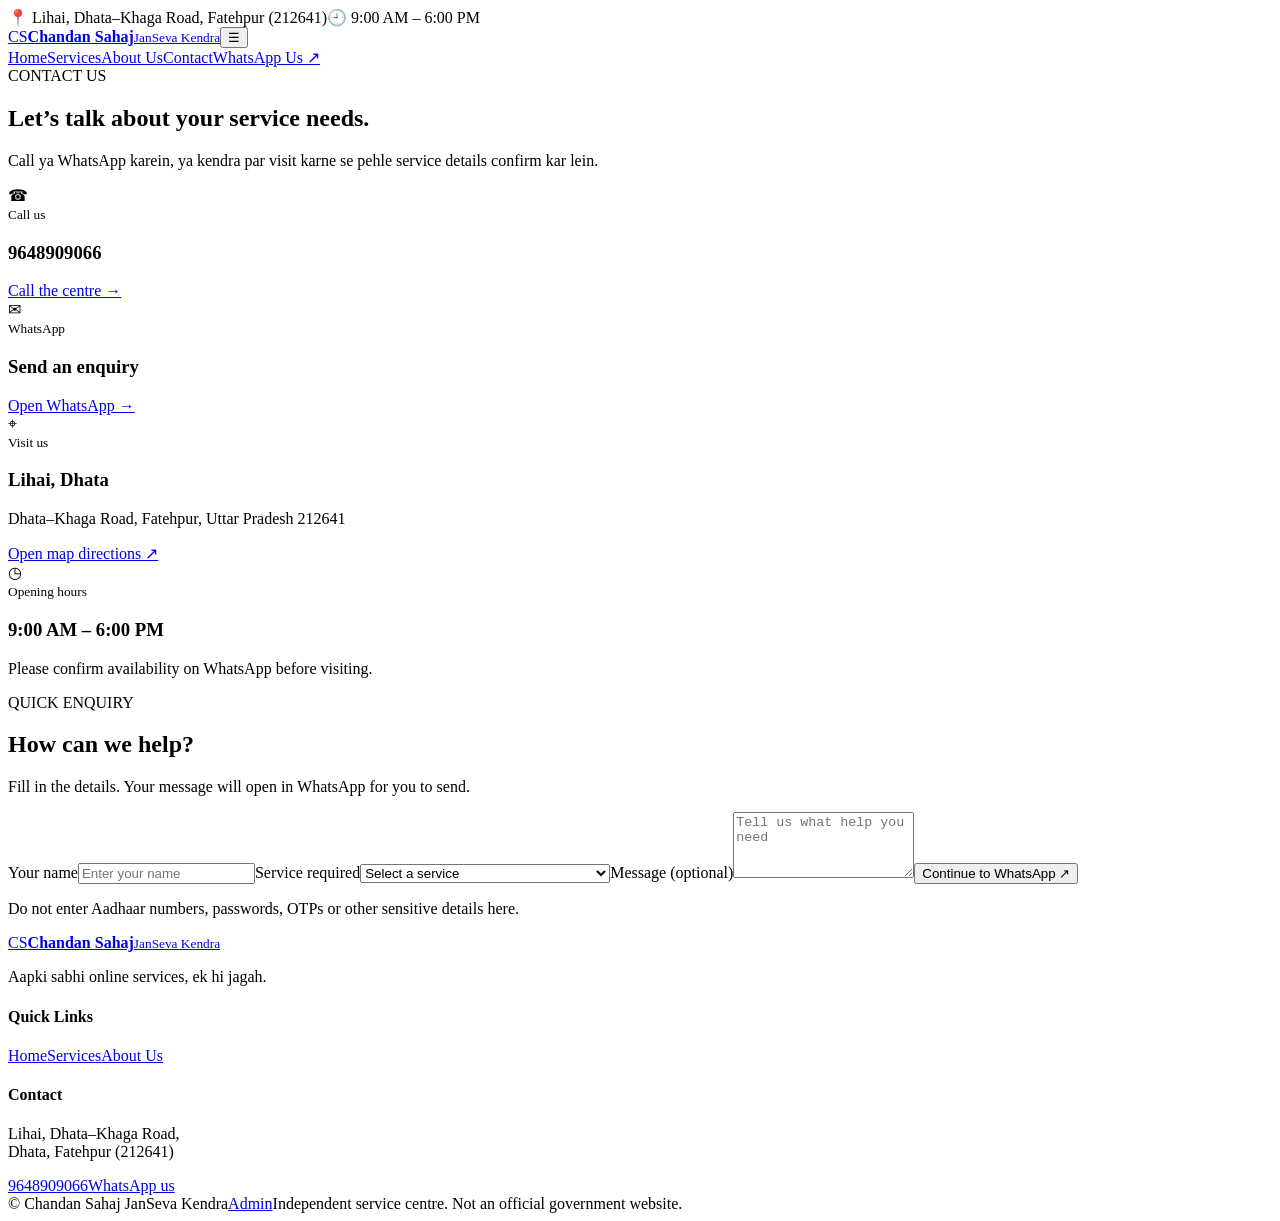
==== contact.html @ 09698589 "Add files via upload" ====
<!doctype html>
<html lang="en"><head><meta charset="utf-8"><meta name="viewport" content="width=device-width, initial-scale=1"><meta name="description" content="Contact Chandan Sahaj JanSeva Kendra in Lihai, Dhata, Fatehpur."><title>Contact | Chandan Sahaj JanSeva Kendra</title><link rel="stylesheet" href="css/style.css"><script defer src="js/config.js"></script><script defer src="js/common.js"></script><script defer src="js/contact.js"></script></head>
<body><div class="topbar"><div class="container topbar-inner"><span>📍 Lihai, Dhata–Khaga Road, Fatehpur (212641)</span><span>🕘 9:00 AM – 6:00 PM</span></div></div><header class="site-header"><div class="container nav-wrap"><a class="brand" href="index.html"><span class="brand-mark">CS</span><span><strong>Chandan Sahaj</strong><small>JanSeva Kendra</small></span></a><button class="menu-toggle" aria-label="Toggle navigation" aria-expanded="false">☰</button><nav class="main-nav"><a href="index.html">Home</a><a href="services.html">Services</a><a href="about.html">About Us</a><a class="active" href="contact.html">Contact</a><a class="nav-cta" data-whatsapp href="#">WhatsApp Us ↗</a></nav></div></header>
<main><section class="page-hero"><div class="container"><span class="eyebrow">CONTACT US</span><h1>Let’s talk about <span>your service needs.</span></h1><p>Call ya WhatsApp karein, ya kendra par visit karne se pehle service details confirm kar lein.</p></div></section>
<section class="section"><div class="container contact-grid"><div class="contact-cards"><div class="contact-card"><span class="contact-icon">☎</span><div><small>Call us</small><h3>9648909066</h3><a data-phone href="#">Call the centre →</a></div></div><div class="contact-card"><span class="contact-icon">✉</span><div><small>WhatsApp</small><h3>Send an enquiry</h3><a data-whatsapp href="#">Open WhatsApp →</a></div></div><div class="contact-card"><span class="contact-icon">⌖</span><div><small>Visit us</small><h3>Lihai, Dhata</h3><p>Dhata–Khaga Road, Fatehpur, Uttar Pradesh 212641</p><a id="maps-link" target="_blank" rel="noopener" href="#">Open map directions ↗</a></div></div><div class="contact-card"><span class="contact-icon">◷</span><div><small>Opening hours</small><h3>9:00 AM – 6:00 PM</h3><p>Please confirm availability on WhatsApp before visiting.</p></div></div></div>
<div class="contact-form-card"><span class="eyebrow">QUICK ENQUIRY</span><h2>How can we help?</h2><p>Fill in the details. Your message will open in WhatsApp for you to send.</p><form id="enquiry-form"><label for="customer-name">Your name</label><input id="customer-name" name="name" required maxlength="80" placeholder="Enter your name"><label for="customer-service">Service required</label><select id="customer-service" name="service" required><option value="">Select a service</option><option>Online Form Filling</option><option>Scholarship Forms</option><option>PAN Card</option><option>Income / Caste / Residence Certificate</option><option>Bill Payment</option><option>Printout & Photocopy</option><option>Government Scheme Assistance</option><option>Other</option></select><label for="customer-message">Message (optional)</label><textarea id="customer-message" name="message" rows="4" maxlength="500" placeholder="Tell us what help you need"></textarea><button class="btn btn-primary btn-full" type="submit">Continue to WhatsApp ↗</button><p class="form-note">Do not enter Aadhaar numbers, passwords, OTPs or other sensitive details here.</p></form></div></div></section></main>
<footer class="site-footer"><div class="container footer-grid"><div><a class="brand brand-footer" href="index.html"><span class="brand-mark">CS</span><span><strong>Chandan Sahaj</strong><small>JanSeva Kendra</small></span></a><p>Aapki sabhi online services, ek hi jagah.</p></div><div><h4>Quick Links</h4><a href="index.html">Home</a><a href="services.html">Services</a><a href="about.html">About Us</a></div><div><h4>Contact</h4><p>Lihai, Dhata–Khaga Road,<br>Dhata, Fatehpur (212641)</p><a data-phone href="#">9648909066</a><a data-whatsapp href="#">WhatsApp us</a></div></div><div class="container footer-bottom"><span>© <span data-year></span> Chandan Sahaj JanSeva Kendra</span><a href="admin.html">Admin</a><span>Independent service centre. Not an official government website.</span></div></footer></body></html>
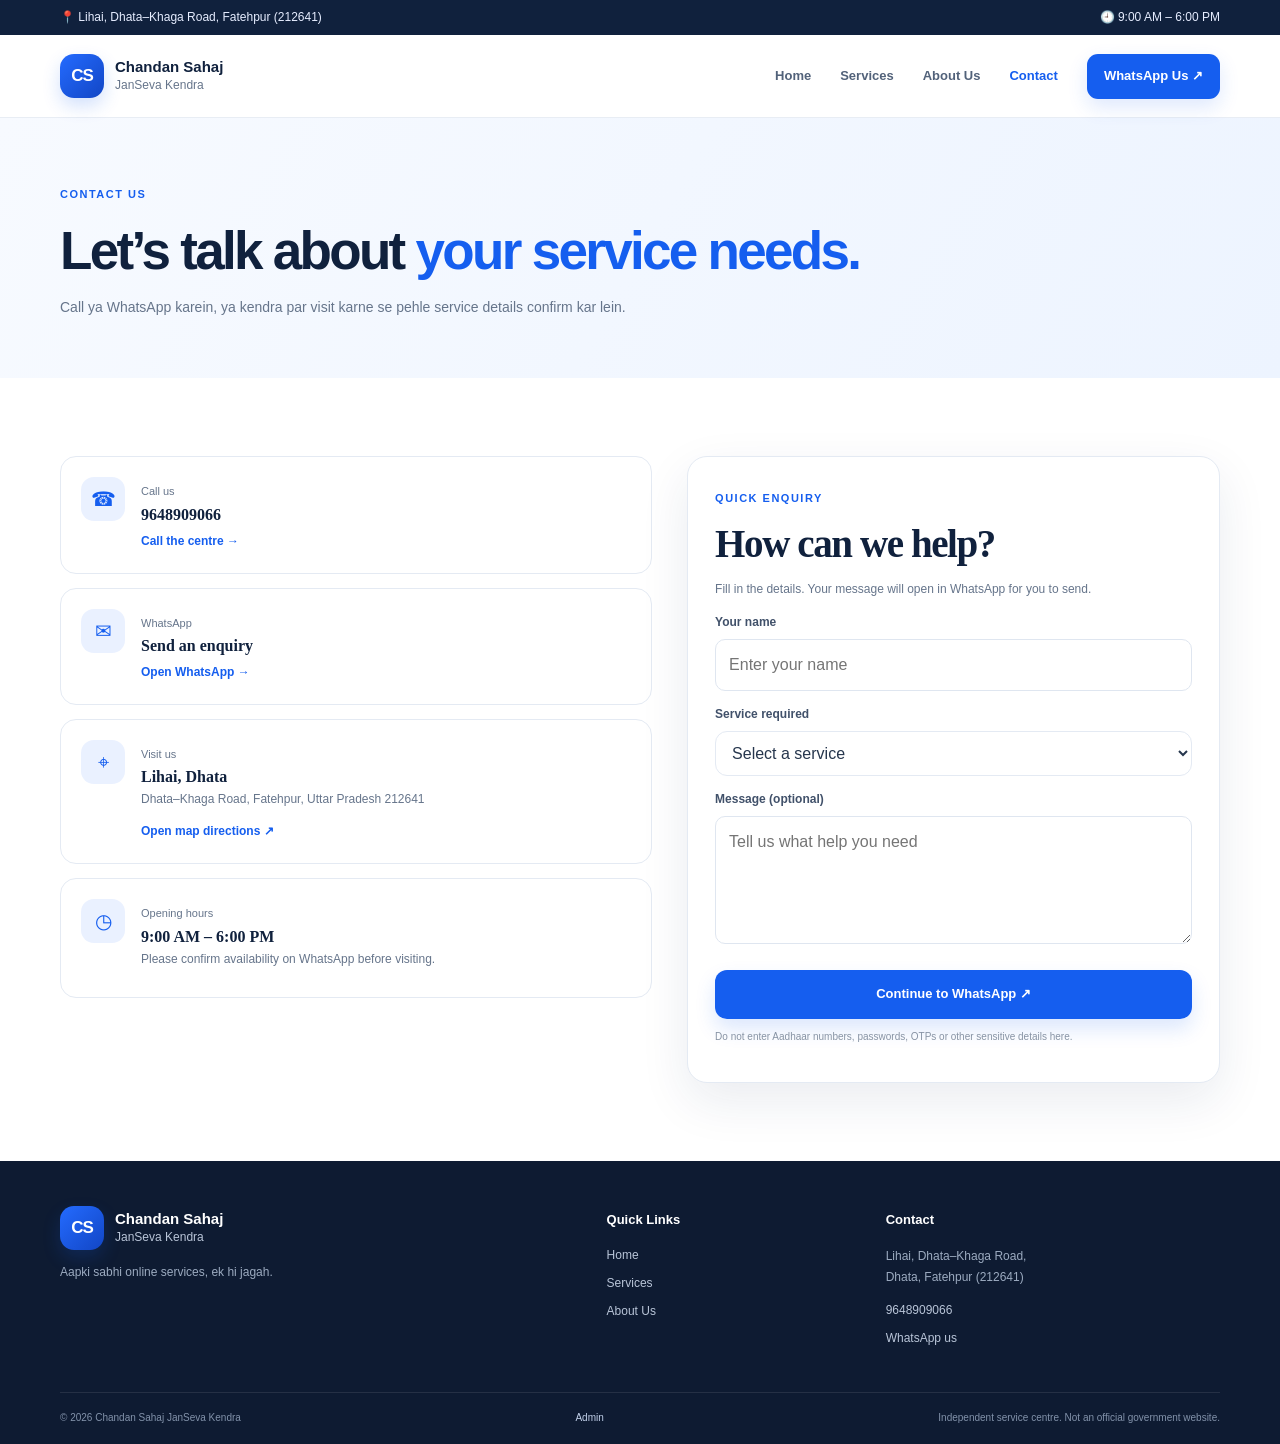
==== commit 7c766931: "Update contact.html" ====
--- a/contact.html
+++ b/contact.html
@@ -2,6 +2,6 @@
 <html lang="en"><head><meta charset="utf-8"><meta name="viewport" content="width=device-width, initial-scale=1"><meta name="description" content="Contact Chandan Sahaj JanSeva Kendra in Lihai, Dhata, Fatehpur."><title>Contact | Chandan Sahaj JanSeva Kendra</title><link rel="stylesheet" href="css/style.css"><script defer src="js/config.js"></script><script defer src="js/common.js"></script><script defer src="js/contact.js"></script></head>
 <body><div class="topbar"><div class="container topbar-inner"><span>📍 Lihai, Dhata–Khaga Road, Fatehpur (212641)</span><span>🕘 9:00 AM – 6:00 PM</span></div></div><header class="site-header"><div class="container nav-wrap"><a class="brand" href="index.html"><span class="brand-mark">CS</span><span><strong>Chandan Sahaj</strong><small>JanSeva Kendra</small></span></a><button class="menu-toggle" aria-label="Toggle navigation" aria-expanded="false">☰</button><nav class="main-nav"><a href="index.html">Home</a><a href="services.html">Services</a><a href="about.html">About Us</a><a class="active" href="contact.html">Contact</a><a class="nav-cta" data-whatsapp href="#">WhatsApp Us ↗</a></nav></div></header>
 <main><section class="page-hero"><div class="container"><span class="eyebrow">CONTACT US</span><h1>Let’s talk about <span>your service needs.</span></h1><p>Call ya WhatsApp karein, ya kendra par visit karne se pehle service details confirm kar lein.</p></div></section>
-<section class="section"><div class="container contact-grid"><div class="contact-cards"><div class="contact-card"><span class="contact-icon">☎</span><div><small>Call us</small><h3>9648909066</h3><a data-phone href="#">Call the centre →</a></div></div><div class="contact-card"><span class="contact-icon">✉</span><div><small>WhatsApp</small><h3>Send an enquiry</h3><a data-whatsapp href="#">Open WhatsApp →</a></div></div><div class="contact-card"><span class="contact-icon">⌖</span><div><small>Visit us</small><h3>Lihai, Dhata</h3><p>Dhata–Khaga Road, Fatehpur, Uttar Pradesh 212641</p><a id="maps-link" target="_blank" rel="noopener" href="#">Open map directions ↗</a></div></div><div class="contact-card"><span class="contact-icon">◷</span><div><small>Opening hours</small><h3>9:00 AM – 6:00 PM</h3><p>Please confirm availability on WhatsApp before visiting.</p></div></div></div>
+<section class="section"><div class="container contact-grid"><div class="contact-cards"><div class="contact-card"><span class="contact-icon">☎</span><div><small>Call us</small><h3>9648909066</h3><a data-phone href="#">Call the centre →</a></div></div><div class="contact-card"><span class="contact-icon">✉</span><div><small>WhatsApp</small><h3>Send an enquiry</h3><a data-whatsapp href="#">Open WhatsApp →</a></div></div><div class="contact-card"><span class="contact-icon">⌖</span><div><small>Visit us</small><h3>Lihai, Dhata</h3><p>Dhata–Khaga Road, Fatehpur, Uttar Pradesh 212641</p><a id="maps-link" target="_blank" rel="noopener" href="https://maps.app.goo.gl/iPCFNg3ZVtmV3uQ1A?g_st=ac">Open map directions ↗</a></div></div><div class="contact-card"><span class="contact-icon">◷</span><div><small>Opening hours</small><h3>9:00 AM – 6:00 PM</h3><p>Please confirm availability on WhatsApp before visiting.</p></div></div></div>
 <div class="contact-form-card"><span class="eyebrow">QUICK ENQUIRY</span><h2>How can we help?</h2><p>Fill in the details. Your message will open in WhatsApp for you to send.</p><form id="enquiry-form"><label for="customer-name">Your name</label><input id="customer-name" name="name" required maxlength="80" placeholder="Enter your name"><label for="customer-service">Service required</label><select id="customer-service" name="service" required><option value="">Select a service</option><option>Online Form Filling</option><option>Scholarship Forms</option><option>PAN Card</option><option>Income / Caste / Residence Certificate</option><option>Bill Payment</option><option>Printout & Photocopy</option><option>Government Scheme Assistance</option><option>Other</option></select><label for="customer-message">Message (optional)</label><textarea id="customer-message" name="message" rows="4" maxlength="500" placeholder="Tell us what help you need"></textarea><button class="btn btn-primary btn-full" type="submit">Continue to WhatsApp ↗</button><p class="form-note">Do not enter Aadhaar numbers, passwords, OTPs or other sensitive details here.</p></form></div></div></section></main>
-<footer class="site-footer"><div class="container footer-grid"><div><a class="brand brand-footer" href="index.html"><span class="brand-mark">CS</span><span><strong>Chandan Sahaj</strong><small>JanSeva Kendra</small></span></a><p>Aapki sabhi online services, ek hi jagah.</p></div><div><h4>Quick Links</h4><a href="index.html">Home</a><a href="services.html">Services</a><a href="about.html">About Us</a></div><div><h4>Contact</h4><p>Lihai, Dhata–Khaga Road,<br>Dhata, Fatehpur (212641)</p><a data-phone href="#">9648909066</a><a data-whatsapp href="#">WhatsApp us</a></div></div><div class="container footer-bottom"><span>© <span data-year></span> Chandan Sahaj JanSeva Kendra</span><a href="admin.html">Admin</a><span>Independent service centre. Not an official government website.</span></div></footer></body></html>+<footer class="site-footer"><div class="container footer-grid"><div><a class="brand brand-footer" href="index.html"><span class="brand-mark">CS</span><span><strong>Chandan Sahaj</strong><small>JanSeva Kendra</small></span></a><p>Aapki sabhi online services, ek hi jagah.</p></div><div><h4>Quick Links</h4><a href="index.html">Home</a><a href="services.html">Services</a><a href="about.html">About Us</a></div><div><h4>Contact</h4><p>Lihai, Dhata–Khaga Road,<br>Dhata, Fatehpur (212641)</p><a data-phone href="#">9648909066</a><a data-whatsapp href="#">WhatsApp us</a></div></div><div class="container footer-bottom"><span>© <span data-year></span> Chandan Sahaj JanSeva Kendra</span><a href="admin.html">Admin</a><span>Independent service centre. Not an official government website.</span></div></footer></body></html>
--- a/css/style.css
+++ b/css/style.css
@@ -0,0 +1,7 @@
+@import url('https://fonts.googleapis.com/css2?family=DM+Sans:wght@400;500;600;700&family=Manrope:wght@400;500;600;700;800&display=swap');
+:root{--blue:#155eef;--blue-dark:#103caa;--navy:#10213d;--text:#26364d;--muted:#66758b;--pale:#f3f7ff;--line:#e4eaf3;--white:#fff;--green:#15966a;--shadow:0 18px 50px rgba(19,49,94,.09);--radius:20px}*{box-sizing:border-box}html{scroll-behavior:smooth}body{margin:0;font-family:"DM Sans",Arial,sans-serif;color:var(--text);background:#fff;line-height:1.6}a{color:inherit;text-decoration:none}button,input,select,textarea{font:inherit}button,a,select{touch-action:manipulation}.container{width:min(1160px,calc(100% - 40px));margin-inline:auto}.topbar{background:#10213d;color:#e6edff;font-size:12px}.topbar-inner{display:flex;justify-content:space-between;gap:15px;padding:8px 0}.site-header{position:sticky;top:0;z-index:20;background:rgba(255,255,255,.94);backdrop-filter:blur(14px);border-bottom:1px solid rgba(228,234,243,.85)}.nav-wrap{height:82px;display:flex;align-items:center;justify-content:space-between;gap:24px}.brand{display:inline-flex;align-items:center;gap:11px;flex-shrink:0}.brand-mark{display:grid;place-items:center;width:44px;height:44px;border-radius:14px;background:linear-gradient(135deg,#246bff,#1246c5);color:white;font:800 17px Manrope,sans-serif;letter-spacing:-1px;box-shadow:0 8px 18px #155eef30}.brand strong,.brand small{display:block;line-height:1.3}.brand strong{font:800 15px Manrope,sans-serif;color:var(--navy)}.brand small{font-size:12px;color:var(--muted);margin-top:3px}.main-nav{display:flex;align-items:center;gap:29px;font-size:13px;font-weight:700;color:#52627a}.main-nav>a:not(.nav-cta):hover,.main-nav>a.active{color:var(--blue)}.nav-cta{background:var(--blue);color:white;padding:12px 17px;border-radius:11px;box-shadow:0 8px 20px #155eef24}.nav-cta:hover,.btn-primary:hover{background:var(--blue-dark);transform:translateY(-1px)}.menu-toggle{display:none;border:1px solid var(--line);background:white;border-radius:10px;padding:7px 11px;font-size:21px}.hero{overflow:hidden;background:radial-gradient(ellipse at 85% 40%,#dce8ff 0,transparent 36%),linear-gradient(120deg,#f7faff,#edf4ff 70%,#f9fbff);padding:74px 0 76px}.hero-grid{display:grid;grid-template-columns:1.06fr .94fr;align-items:center;gap:55px}.eyebrow{display:inline-flex;align-items:center;gap:8px;font-size:11px;letter-spacing:1.5px;font-weight:800;color:var(--blue);text-transform:uppercase}.dot{width:7px;height:7px;border-radius:50%;background:#20b486;box-shadow:0 0 0 4px #20b4861e}.hero h1,.page-hero h1{font:800 clamp(42px,5.2vw,66px)/1.12 Manrope,sans-serif;letter-spacing:-2.7px;color:var(--navy);margin:21px 0}.hero h1 span,.page-hero h1 span,.section-heading h2 span{color:var(--blue)}.hero-lead{font-size:16px;line-height:1.9;color:#5c6d85;max-width:560px}.hero-actions{display:flex;gap:12px;flex-wrap:wrap;margin-top:29px}.btn{display:inline-flex;align-items:center;justify-content:center;gap:10px;border:0;border-radius:12px;padding:14px 20px;font-size:13px;font-weight:800;cursor:pointer;transition:.2s}.btn-primary{background:var(--blue);color:white;box-shadow:0 10px 20px #155eef26}.btn-light{background:white;color:var(--navy);border:1px solid var(--line)}.btn-white{background:white;color:var(--blue)}.btn-full{width:100%}.hero-note{display:flex;align-items:center;gap:8px;margin-top:26px;font-size:12px;color:#718096}.check-circle{display:grid;place-items:center;background:#d9f7e9;color:#16815d;width:20px;height:20px;border-radius:50%;font-weight:800}.note-sep{color:#b3bdcc}.hero-visual{min-height:390px;position:relative;display:grid;place-items:center}.visual-glow{position:absolute;width:360px;height:360px;background:#b8d0ff70;filter:blur(35px);border-radius:50%}.hero-card{position:relative;width:min(390px,90%);padding:30px;border:1px solid #ffffffb5;border-radius:25px;background:linear-gradient(145deg,#fff,#f4f8ff);box-shadow:0 28px 75px #153f8c20;transform:rotate(1.5deg)}.visual-top{display:flex;align-items:center;justify-content:space-between}.mini-logo{display:grid;place-items:center;width:42px;height:42px;border-radius:13px;background:#155eef;color:#fff;font:800 16px Manrope}.status-pill{font-size:10px;color:#18805f;background:#e0f8ec;padding:7px 10px;border-radius:30px;font-weight:800}.status-pill i{display:inline-block;width:6px;height:6px;border-radius:50%;background:#16a36c;margin-right:5px}.visual-kicker{font-size:10px;letter-spacing:2px;font-weight:800;color:#8b9bb1;margin:29px 0 9px}.hero-card h2{font:800 28px/1.25 Manrope;color:var(--navy);letter-spacing:-1px;margin:0}.visual-desc{font-size:12px;color:#77869a}.visual-stat-row{display:grid;grid-template-columns:repeat(3,1fr);border-top:1px solid var(--line);margin-top:26px;padding-top:19px;gap:12px}.visual-stat-row strong,.visual-stat-row small{display:block}.visual-stat-row strong{font:800 15px Manrope;color:var(--navy)}.visual-stat-row small{font-size:10px;color:#8390a2}.floating-chip{position:absolute;background:#fff;border:1px solid #e9eef8;border-radius:13px;padding:12px 15px;font-size:11px;font-weight:800;box-shadow:0 12px 35px #153f8c1c}.chip-one{top:45px;right:-4px}.chip-two{bottom:42px;left:-8px}.trust-strip{border-bottom:1px solid var(--line)}.trust-grid{display:grid;grid-template-columns:repeat(3,1fr);padding:24px 0;gap:20px}.trust-grid>div{display:flex;align-items:center;justify-content:center;gap:12px}.trust-icon{width:40px;height:40px;display:grid;place-items:center;background:var(--pale);border-radius:13px;font-size:18px}.trust-grid strong,.trust-grid small{display:block}.trust-grid strong{font-size:12px;color:var(--navy)}.trust-grid small{font-size:11px;color:var(--muted)}.section{padding:78px 0}.section-soft{background:#f7f9fd}.section-heading{display:flex;justify-content:space-between;align-items:end;gap:25px;margin-bottom:29px}.section-heading h2,.two-col h2,.about-copy h2,.contact-form-card h2{font:800 clamp(28px,3.5vw,39px)/1.2 Manrope;letter-spacing:-1.4px;color:var(--navy);margin:11px 0}.section-heading p,.page-hero p{color:var(--muted);font-size:14px;margin:0}.text-link{font-size:13px;font-weight:800;color:var(--blue);white-space:nowrap}.service-grid{display:grid;grid-template-columns:repeat(4,minmax(0,1fr));gap:18px}.service-card{display:flex;flex-direction:column;min-height:230px;padding:23px;border:1px solid var(--line);border-radius:17px;background:#fff;transition:transform .2s,box-shadow .2s}.service-card:hover{transform:translateY(-4px);box-shadow:var(--shadow)}.service-icon{width:46px;height:46px;display:grid;place-items:center;border-radius:14px;font-size:23px;font-weight:700}.service-icon.blue{background:#eaf1ff;color:#155eef}.service-icon.violet{background:#f1eaff;color:#7954d9}.service-icon.green{background:#e2f8ef;color:#12845a}.service-icon.orange{background:#fff0e3;color:#d87919}.service-icon.teal{background:#e1f8f7;color:#0b8987}.service-icon.rose{background:#ffe9f0;color:#cc4474}.service-icon.indigo{background:#e9eaff;color:#4e55cb}.service-icon.slate{background:#edf1f7;color:#52627a}.service-card h3{font:800 15px/1.4 Manrope;color:var(--navy);margin:17px 0 7px}.service-card p{font-size:12px;line-height:1.75;color:var(--muted);margin:0 0 18px}.service-card-bottom{display:flex;justify-content:space-between;align-items:center;gap:8px;border-top:1px solid #edf0f5;padding-top:14px;margin-top:auto}.price{font-size:11px;font-weight:800;color:#40536e}.service-card-bottom a{font-size:11px;color:var(--blue);font-weight:800;white-space:nowrap}.fine-print{font-size:11px;line-height:1.7;color:#8793a4;margin-top:22px}.cta-band{background:linear-gradient(115deg,#155eef,#1246c5);padding:42px 0;color:white}.cta-inner{display:flex;justify-content:space-between;align-items:center;gap:25px}.light-eyebrow{color:#d5e2ff}.cta-inner h2{font:800 clamp(24px,3vw,34px)/1.2 Manrope;letter-spacing:-1px;margin:10px 0}.cta-inner p{font-size:13px;color:#d9e5ff;margin:0}.site-footer{background:#0e1b32;color:#b9c5d8;padding:45px 0 18px}.footer-grid{display:grid;grid-template-columns:1.5fr .7fr 1fr;gap:45px;padding-bottom:35px}.brand-footer strong{color:#fff}.brand-footer small{color:#b9c5d8}.footer-grid p{font-size:12px;line-height:1.8;color:#9cabc0}.footer-grid h4{color:white;font-size:13px;margin:4px 0 15px}.footer-grid>div>a:not(.brand){display:block;font-size:12px;margin:9px 0;color:#b9c5d8}.footer-bottom{border-top:1px solid #ffffff18;padding-top:17px;display:flex;justify-content:space-between;gap:15px;font-size:10px;color:#8292aa}.footer-bottom a{color:#c3d2eb}.page-hero{background:linear-gradient(120deg,#f7faff,#edf4ff);padding:62px 0 58px}.page-hero h1{font-size:clamp(35px,4.4vw,53px);margin:15px 0}.page-hero p{max-width:700px;line-height:1.8}.service-tools{display:flex;gap:13px;margin-bottom:25px}.search-box{display:flex;align-items:center;gap:10px;flex:1;max-width:500px;border:1px solid var(--line);border-radius:12px;padding:0 14px}.search-box span{font-size:22px;color:#8391a5}.search-box input{border:0;outline:0;width:100%;padding:13px 0;background:transparent}.service-tools select,.contact-form-card select{border:1px solid var(--line);border-radius:12px;padding:12px;background:white;color:var(--text)}.service-grid-wide{grid-template-columns:repeat(3,minmax(0,1fr))}.empty-state{padding:35px;text-align:center;background:#f7f9fd;border-radius:15px;color:var(--muted)}.two-col{display:grid;grid-template-columns:.8fr 1.2fr;gap:65px}.steps{display:grid;gap:20px}.steps>div{display:flex;align-items:center;gap:17px}.steps b{font:800 16px Manrope;color:var(--blue);background:#eaf1ff;width:48px;height:48px;display:grid;place-items:center;border-radius:14px}.steps strong,.steps small{display:block}.steps strong{font-size:14px;color:var(--navy)}.steps small{font-size:12px;color:var(--muted);margin-top:3px}.about-grid{display:grid;grid-template-columns:.9fr 1.1fr;gap:70px;align-items:center}.about-visual{min-height:370px;border-radius:25px;background:radial-gradient(circle at 80% 15%,#719cff,transparent 40%),linear-gradient(135deg,#123eaa,#155eef);display:flex;align-items:center;justify-content:center;flex-direction:column;color:white;box-shadow:0 25px 60px #155eef25}.about-monogram{display:grid;place-items:center;width:135px;height:135px;border:1px solid #ffffff70;background:#ffffff1c;border-radius:35px;font:800 47px Manrope;letter-spacing:-3px}.about-visual>span{font-size:11px;letter-spacing:2px;font-weight:800;margin-top:25px}.about-visual p{font-size:12px;color:#d6e3ff}.about-copy p{font-size:14px;color:var(--muted);line-height:1.9}.info-points{display:grid;gap:10px;margin:22px 0 27px;font-size:13px;font-weight:700;color:#40536e}.info-points div:first-letter{color:var(--green)}.contact-grid{display:grid;grid-template-columns:1fr .9fr;gap:35px;align-items:start}.contact-cards{display:grid;gap:14px}.contact-card{display:flex;gap:16px;border:1px solid var(--line);border-radius:16px;padding:20px}.contact-icon{display:grid;place-items:center;flex-shrink:0;width:44px;height:44px;border-radius:13px;background:#eaf1ff;color:var(--blue);font-size:20px}.contact-card small{font-size:11px;color:var(--muted)}.contact-card h3{font:800 16px Manrope;color:var(--navy);margin:3px 0}.contact-card p{font-size:12px;color:var(--muted);margin:4px 0 8px}.contact-card a{font-size:12px;font-weight:800;color:var(--blue)}.contact-form-card,.admin-login-card,.editor-card{border:1px solid var(--line);border-radius:20px;padding:27px;background:#fff;box-shadow:var(--shadow)}.contact-form-card>p,.admin-login-card>p{font-size:12px;color:var(--muted)}form label,.editor-card label{display:block;font-size:12px;font-weight:800;color:#41516a;margin:14px 0 7px}form input,form select,form textarea,.editor-card input,.editor-card select,.editor-card textarea{width:100%;border:1px solid #dfe6f0;border-radius:10px;padding:12px 13px;color:var(--text);outline:0;background:#fff}form input:focus,form select:focus,form textarea:focus,.editor-card input:focus,.editor-card textarea:focus,.editor-card select:focus{border-color:#7da5ff;box-shadow:0 0 0 3px #155eef13}.contact-form-card button{margin-top:18px}.form-note{font-size:10px;color:#8793a4;line-height:1.6}.admin-body{background:#f6f8fc;min-height:100vh}.admin-top{background:white;border-bottom:1px solid var(--line)}.admin-top-inner{height:78px;display:flex;align-items:center;justify-content:space-between}.admin-main{padding-top:42px;padding-bottom:70px;min-height:calc(100vh - 180px)}.admin-heading{display:flex;justify-content:space-between;align-items:center;gap:20px;margin-bottom:25px}.admin-heading h1{font:800 35px Manrope;letter-spacing:-1px;color:var(--navy);margin:8px 0}.admin-heading h1 span{color:var(--blue)}.admin-heading p{color:var(--muted);font-size:13px;margin:0}.admin-status{font-size:11px;font-weight:800;background:#fff0d9;color:#8d5c08;padding:8px 12px;border-radius:20px}.notice{background:#eaf1ff;color:#3d5887;border:1px solid #d8e5ff;padding:14px 16px;border-radius:12px;font-size:12px;line-height:1.7;margin:20px 0}.notice-warning{background:#fff8e8;color:#79581c;border-color:#f6e6bb}.admin-login-card{max-width:440px;margin:30px auto;text-align:left}.login-symbol{width:54px;height:54px;display:grid;place-items:center;border-radius:17px;background:#eaf1ff;font-size:24px}.admin-login-card h2{font:800 23px Manrope;color:var(--navy);margin:18px 0 0}.admin-login-card .btn{margin-top:18px}.admin-login-card .form-note{margin-top:14px}.dashboard-toolbar{display:flex;justify-content:space-between;align-items:center;gap:20px;margin:32px 0 20px}.dashboard-toolbar h2,.editor-heading h2{font:800 23px Manrope;color:var(--navy);margin:0}.dashboard-toolbar p{font-size:12px;color:var(--muted);margin:4px 0}.toolbar-actions{display:flex;gap:9px;flex-wrap:wrap}.stats-grid{display:grid;grid-template-columns:repeat(3,1fr);gap:15px;margin-bottom:20px}.stat-card{background:white;border:1px solid var(--line);border-radius:15px;padding:20px}.stat-card small,.stat-card strong{display:block}.stat-card small{font-size:12px;color:var(--muted)}.stat-card strong{font:800 29px Manrope;color:var(--navy);margin-top:6px}.admin-table-wrap{background:white;border:1px solid var(--line);border-radius:15px;overflow:auto}.admin-table{width:100%;border-collapse:collapse;min-width:650px}.admin-table th,.admin-table td{text-align:left;padding:15px 17px;border-bottom:1px solid #edf0f5;font-size:12px}.admin-table th{background:#f8faff;color:#66758b;font-size:10px;text-transform:uppercase;letter-spacing:.8px}.admin-table td strong{display:block;color:var(--navy)}.admin-table td small{color:var(--muted)}.table-actions{display:flex;gap:6px;flex-wrap:wrap}.small-btn{border:1px solid var(--line);background:white;border-radius:8px;padding:7px 9px;font-size:10px;font-weight:800;color:var(--blue);cursor:pointer}.small-btn.danger{color:#c33d4d}.badge-status{font-size:10px;font-weight:800;border-radius:20px;padding:5px 8px;background:#dcf8eb;color:#148057}.badge-status.hidden-status{background:#edf0f5;color:#6b7789}.editor-card{margin-top:25px}.editor-heading{display:flex;align-items:center;justify-content:space-between}.editor-heading h2{margin-top:5px}.icon-button{width:36px;height:36px;border:1px solid var(--line);border-radius:10px;background:white;font-size:24px;cursor:pointer}.form-grid{display:grid;grid-template-columns:1fr 1fr;column-gap:18px}.full-span{grid-column:1/-1}.checkbox-label{display:flex!important;align-items:center;gap:10px}.checkbox-label input{width:auto}.editor-actions{display:flex;gap:10px;margin-top:15px}.admin-footer{border-top:1px solid var(--line);background:#fff;padding:20px 0;font-size:10px;color:#8390a2}.admin-footer .container{display:flex;justify-content:space-between}[hidden]{display:none!important}@media(max-width:900px){.main-nav{gap:16px}.hero-grid{gap:25px}.service-grid{grid-template-columns:repeat(2,minmax(0,1fr))}.service-grid-wide{grid-template-columns:repeat(2,minmax(0,1fr))}.about-grid,.contact-grid{gap:28px}.footer-grid{gap:25px}}@media(max-width:680px){.container{width:min(100% - 30px,1160px)}.topbar-inner{font-size:10px;flex-direction:column;gap:2px}.nav-wrap{height:70px}.brand-mark{width:40px;height:40px}.menu-toggle{display:block}.main-nav{display:none;position:absolute;top:70px;left:0;right:0;background:white;padding:18px 20px 22px;border-bottom:1px solid var(--line);box-shadow:0 16px 25px #10213d12;align-items:stretch;gap:0;flex-direction:column}.main-nav.open{display:flex}.main-nav>a{padding:12px 5px}.main-nav .nav-cta{text-align:center;margin-top:7px}.hero{padding:48px 0 43px}.hero-grid{grid-template-columns:1fr;gap:22px}.hero h1{font-size:47px;letter-spacing:-2px}.hero-lead{font-size:14px}.hero-visual{min-height:340px}.hero-card{padding:25px}.chip-one{right:0;top:25px}.chip-two{left:0;bottom:18px}.trust-grid{grid-template-columns:1fr;gap:15px;padding:20px 0}.trust-grid>div{justify-content:flex-start}.section{padding:54px 0}.section-heading{align-items:flex-start;flex-direction:column;gap:12px}.service-grid,.service-grid-wide{grid-template-columns:1fr}.service-card{min-height:unset}.cta-inner{align-items:flex-start;flex-direction:column}.footer-grid{grid-template-columns:1fr 1fr;gap:22px}.footer-grid>div:first-child{grid-column:1/-1}.footer-bottom{flex-direction:column;gap:8px}.page-hero{padding:43px 0}.page-hero h1{font-size:38px;letter-spacing:-1.5px}.service-tools{flex-direction:column}.search-box{max-width:none;min-height:47px}.two-col,.about-grid,.contact-grid{grid-template-columns:1fr;gap:28px}.about-visual{min-height:280px}.contact-form-card{padding:21px}.admin-main{padding-top:28px}.admin-heading{align-items:flex-start;flex-direction:column}.admin-heading h1{font-size:29px}.dashboard-toolbar{align-items:flex-start;flex-direction:column}.stats-grid{gap:8px}.stat-card{padding:13px}.stat-card strong{font-size:23px}.form-grid{grid-template-columns:1fr}.full-span{grid-column:auto}.admin-top-inner{height:70px}.admin-login-card{padding:22px}.admin-footer .container{display:block}.admin-footer .container:after{content:"";display:block}}
+/* Reliability/accessibility additions */
+button:disabled{opacity:.6;cursor:not-allowed;transform:none!important}
+.form-note[role="status"]{overflow-wrap:anywhere}
+.service-card a:focus-visible,button:focus-visible,input:focus-visible,select:focus-visible,textarea:focus-visible{outline:3px solid #8bb0ff;outline-offset:2px}
+@media(max-width:680px){.admin-table-wrap{max-width:calc(100vw - 30px)}.admin-table{min-width:650px}.toolbar-actions{width:100%}.toolbar-actions .btn{flex:1}}
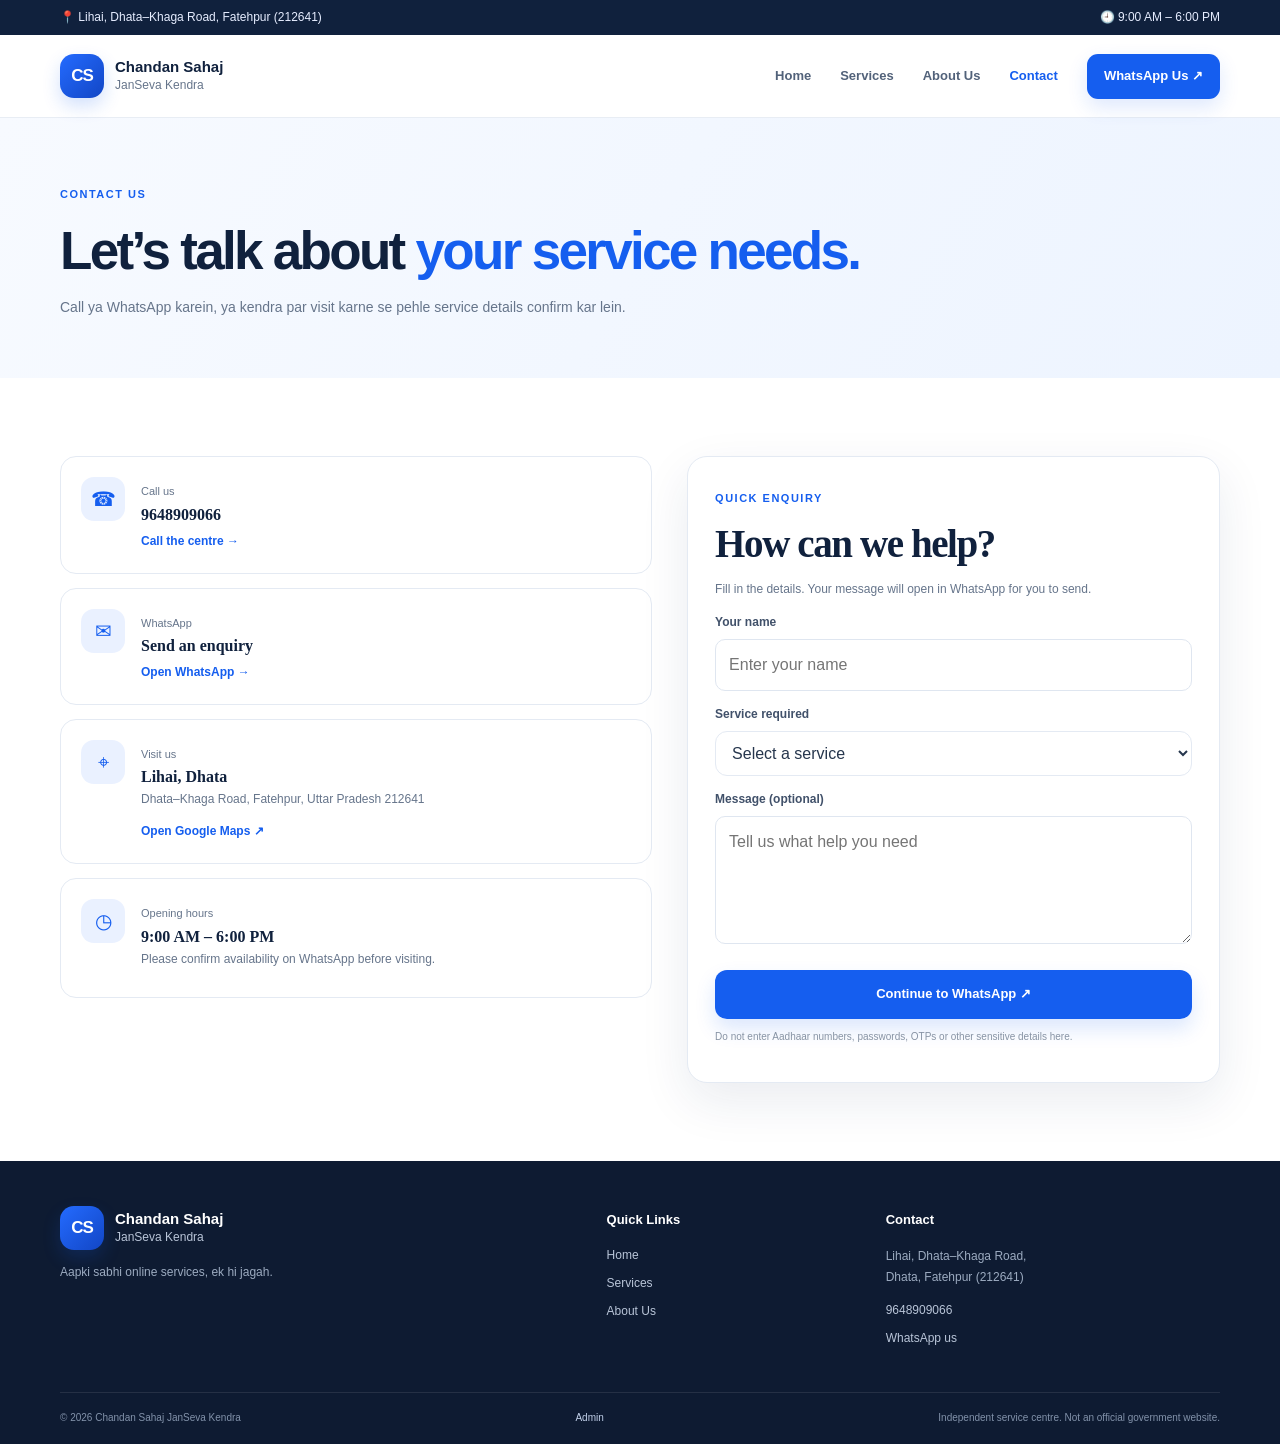
==== commit d137529d: "Update contact.html" ====
--- a/contact.html
+++ b/contact.html
@@ -2,6 +2,6 @@
 <html lang="en"><head><meta charset="utf-8"><meta name="viewport" content="width=device-width, initial-scale=1"><meta name="description" content="Contact Chandan Sahaj JanSeva Kendra in Lihai, Dhata, Fatehpur."><title>Contact | Chandan Sahaj JanSeva Kendra</title><link rel="stylesheet" href="css/style.css"><script defer src="js/config.js"></script><script defer src="js/common.js"></script><script defer src="js/contact.js"></script></head>
 <body><div class="topbar"><div class="container topbar-inner"><span>📍 Lihai, Dhata–Khaga Road, Fatehpur (212641)</span><span>🕘 9:00 AM – 6:00 PM</span></div></div><header class="site-header"><div class="container nav-wrap"><a class="brand" href="index.html"><span class="brand-mark">CS</span><span><strong>Chandan Sahaj</strong><small>JanSeva Kendra</small></span></a><button class="menu-toggle" aria-label="Toggle navigation" aria-expanded="false">☰</button><nav class="main-nav"><a href="index.html">Home</a><a href="services.html">Services</a><a href="about.html">About Us</a><a class="active" href="contact.html">Contact</a><a class="nav-cta" data-whatsapp href="#">WhatsApp Us ↗</a></nav></div></header>
 <main><section class="page-hero"><div class="container"><span class="eyebrow">CONTACT US</span><h1>Let’s talk about <span>your service needs.</span></h1><p>Call ya WhatsApp karein, ya kendra par visit karne se pehle service details confirm kar lein.</p></div></section>
-<section class="section"><div class="container contact-grid"><div class="contact-cards"><div class="contact-card"><span class="contact-icon">☎</span><div><small>Call us</small><h3>9648909066</h3><a data-phone href="#">Call the centre →</a></div></div><div class="contact-card"><span class="contact-icon">✉</span><div><small>WhatsApp</small><h3>Send an enquiry</h3><a data-whatsapp href="#">Open WhatsApp →</a></div></div><div class="contact-card"><span class="contact-icon">⌖</span><div><small>Visit us</small><h3>Lihai, Dhata</h3><p>Dhata–Khaga Road, Fatehpur, Uttar Pradesh 212641</p><a id="maps-link" target="_blank" rel="noopener" href="https://maps.app.goo.gl/iPCFNg3ZVtmV3uQ1A?g_st=ac">Open map directions ↗</a></div></div><div class="contact-card"><span class="contact-icon">◷</span><div><small>Opening hours</small><h3>9:00 AM – 6:00 PM</h3><p>Please confirm availability on WhatsApp before visiting.</p></div></div></div>
+<section class="section"><div class="container contact-grid"><div class="contact-cards"><div class="contact-card"><span class="contact-icon">☎</span><div><small>Call us</small><h3>9648909066</h3><a data-phone href="#">Call the centre →</a></div></div><div class="contact-card"><span class="contact-icon">✉</span><div><small>WhatsApp</small><h3>Send an enquiry</h3><a data-whatsapp href="#">Open WhatsApp →</a></div></div><div class="contact-card"><span class="contact-icon">⌖</span><div><small>Visit us</small><h3>Lihai, Dhata</h3><p>Dhata–Khaga Road, Fatehpur, Uttar Pradesh 212641</p><a href="https://maps.app.goo.gl/iPCFNg3ZVtmV3uQ1A" target="_blank" rel="noopener noreferrer">Open Google Maps ↗</a></div></div><div class="contact-card"><span class="contact-icon">◷</span><div><small>Opening hours</small><h3>9:00 AM – 6:00 PM</h3><p>Please confirm availability on WhatsApp before visiting.</p></div></div></div>
 <div class="contact-form-card"><span class="eyebrow">QUICK ENQUIRY</span><h2>How can we help?</h2><p>Fill in the details. Your message will open in WhatsApp for you to send.</p><form id="enquiry-form"><label for="customer-name">Your name</label><input id="customer-name" name="name" required maxlength="80" placeholder="Enter your name"><label for="customer-service">Service required</label><select id="customer-service" name="service" required><option value="">Select a service</option><option>Online Form Filling</option><option>Scholarship Forms</option><option>PAN Card</option><option>Income / Caste / Residence Certificate</option><option>Bill Payment</option><option>Printout & Photocopy</option><option>Government Scheme Assistance</option><option>Other</option></select><label for="customer-message">Message (optional)</label><textarea id="customer-message" name="message" rows="4" maxlength="500" placeholder="Tell us what help you need"></textarea><button class="btn btn-primary btn-full" type="submit">Continue to WhatsApp ↗</button><p class="form-note">Do not enter Aadhaar numbers, passwords, OTPs or other sensitive details here.</p></form></div></div></section></main>
 <footer class="site-footer"><div class="container footer-grid"><div><a class="brand brand-footer" href="index.html"><span class="brand-mark">CS</span><span><strong>Chandan Sahaj</strong><small>JanSeva Kendra</small></span></a><p>Aapki sabhi online services, ek hi jagah.</p></div><div><h4>Quick Links</h4><a href="index.html">Home</a><a href="services.html">Services</a><a href="about.html">About Us</a></div><div><h4>Contact</h4><p>Lihai, Dhata–Khaga Road,<br>Dhata, Fatehpur (212641)</p><a data-phone href="#">9648909066</a><a data-whatsapp href="#">WhatsApp us</a></div></div><div class="container footer-bottom"><span>© <span data-year></span> Chandan Sahaj JanSeva Kendra</span><a href="admin.html">Admin</a><span>Independent service centre. Not an official government website.</span></div></footer></body></html>
